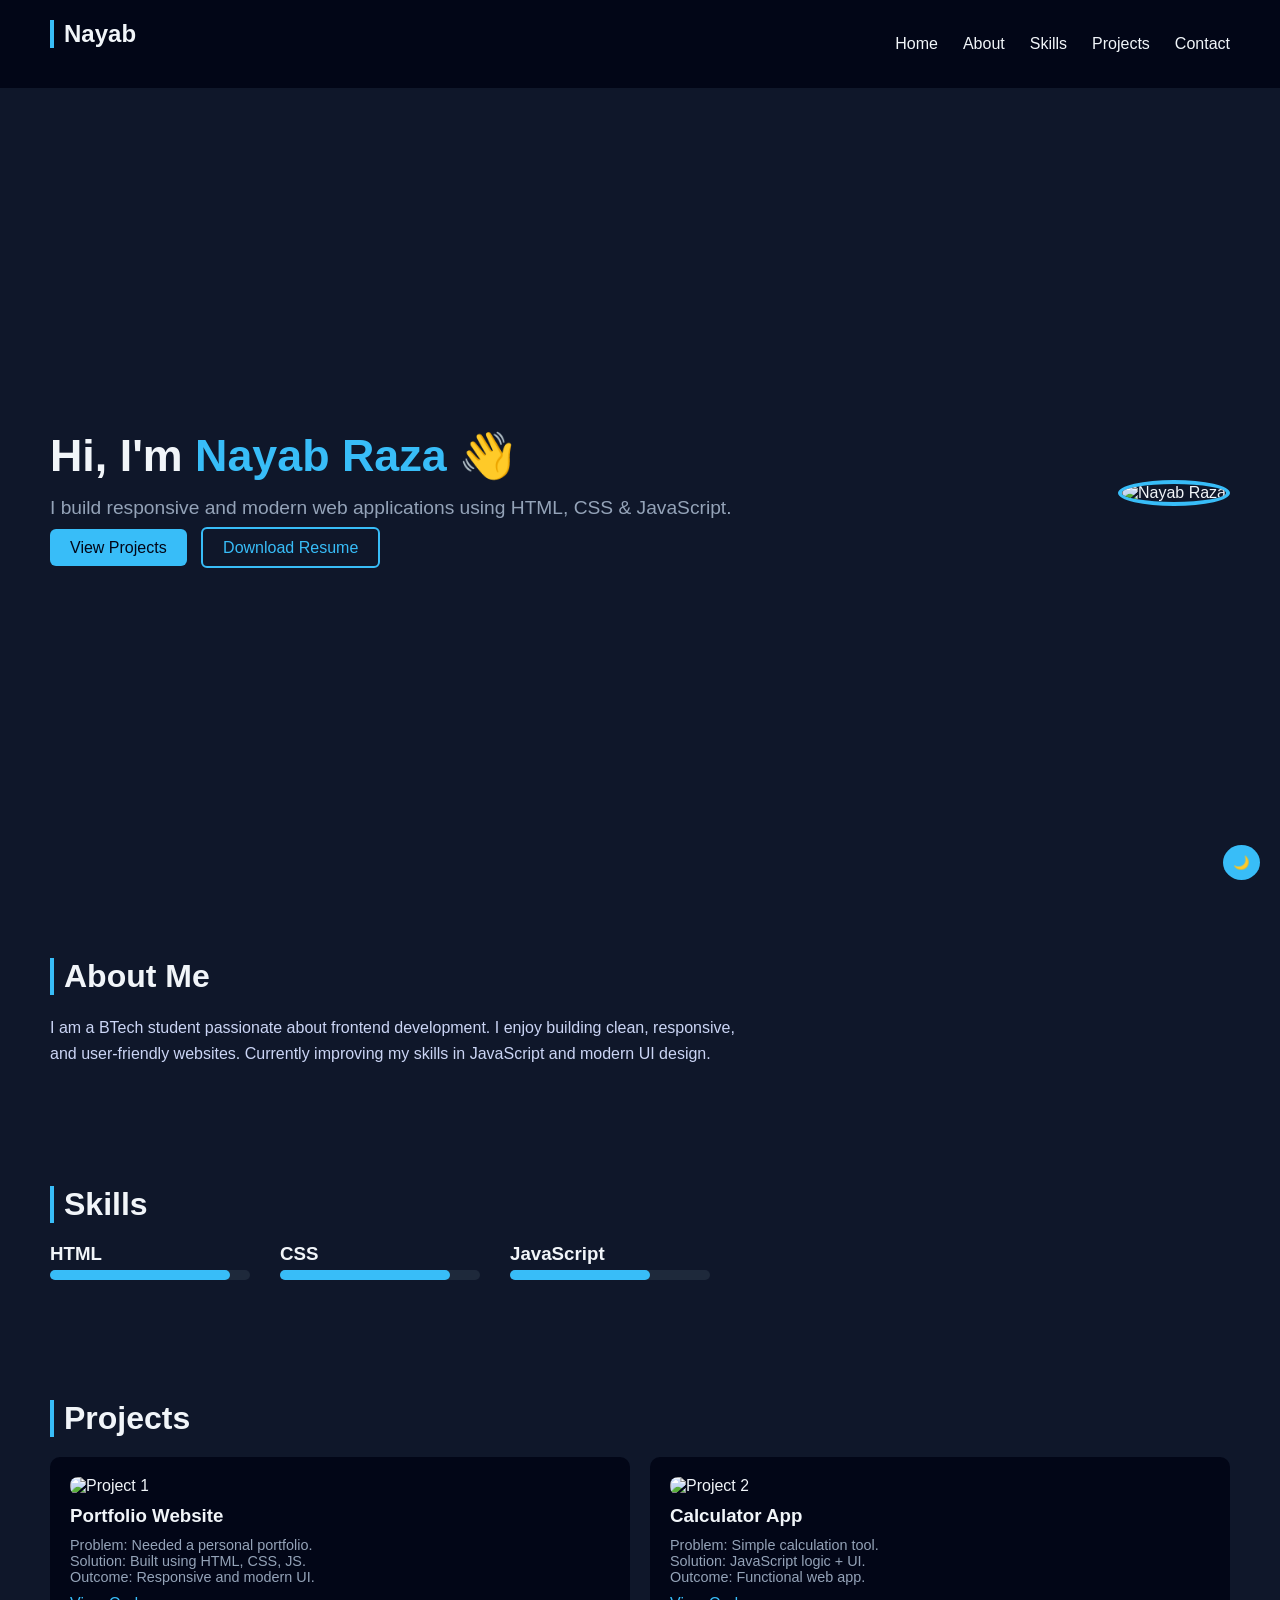
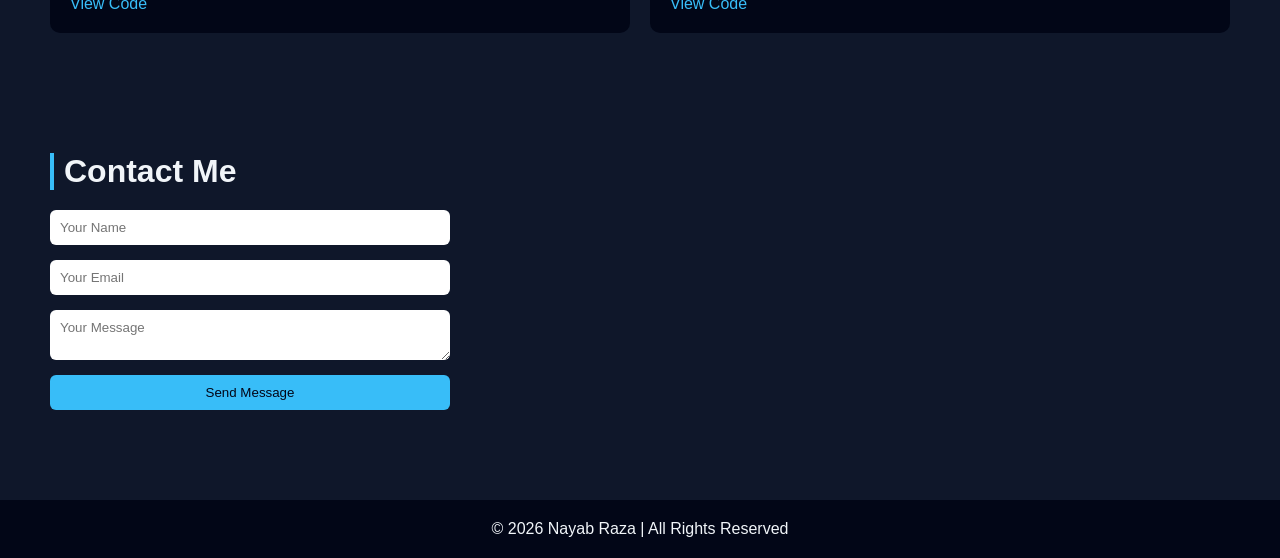
==== index.html @ f5bac451 "Add files via upload" ====
<!DOCTYPE html>
<html lang="en">
<head>
  <meta charset="UTF-8">
  <meta name="description" content="Nayab Raza Portfolio - Frontend Developer">
  <meta name="viewport" content="width=device-width, initial-scale=1.0">
  <title>Nayab Raza | Portfolio</title>

  <!-- CSS (make sure style.css is in same folder OR fix path) -->
  <link rel="stylesheet" href="style.css">
</head>

<body>

  <!-- NAVBAR -->
  <nav class="navbar">
    <h2 class="logo">Nayab</h2>

    <button class="nav-toggle">☰</button>

    <ul class="nav-links">
      <li><a href="#hero">Home</a></li>
      <li><a href="#about">About</a></li>
      <li><a href="#skills">Skills</a></li>
      <li><a href="#projects">Projects</a></li>
      <li><a href="#contact">Contact</a></li>
    </ul>
  </nav>

  <!-- HERO SECTION -->
  <section id="hero" class="hero">
    <div class="hero-content">
      <h1>Hi, I'm <span>Nayab Raza</span> 👋</h1>
      <p>I build responsive and modern web applications using HTML, CSS & JavaScript.</p>

      <div class="buttons">
        <a href="#projects" class="btn">View Projects</a>
        <a href="#" class="btn outline">Download Resume</a>
      </div>
    </div>

    <div class="hero-img">
      <img src="images/profile.jpg" alt="Nayab Raza">
    </div>
  </section>

  <!-- ABOUT -->
  <section id="about">
    <h2>About Me</h2>
    <p>
      I am a BTech student passionate about frontend development. I enjoy building
      clean, responsive, and user-friendly websites. Currently improving my skills
      in JavaScript and modern UI design.
    </p>
  </section>

  <!-- SKILLS -->
  <section id="skills">
    <h2>Skills</h2>

    <div class="skills-grid">
      <div class="skill">
        <h3>HTML</h3>
        <div class="skill-bar">
          <div class="skill-level" style="width: 90%;"></div>
        </div>
      </div>

      <div class="skill">
        <h3>CSS</h3>
        <div class="skill-bar">
          <div class="skill-level" style="width: 85%;"></div>
        </div>
      </div>

      <div class="skill">
        <h3>JavaScript</h3>
        <div class="skill-bar">
          <div class="skill-level" style="width: 70%;"></div>
        </div>
      </div>
    </div>
  </section>

  <!-- PROJECTS -->
  <section id="projects">
    <h2>Projects</h2>

    <div class="projects-container">

      <div class="project-card">
        <img src="images/project1.png" alt="Project 1">
        <h3>Portfolio Website</h3>
        <p>
          Problem: Needed a personal portfolio.<br>
          Solution: Built using HTML, CSS, JS.<br>
          Outcome: Responsive and modern UI.
        </p>
        <a href="#" target="_blank">View Code</a>
      </div>

      <div class="project-card">
        <img src="images/project2.png" alt="Project 2">
        <h3>Calculator App</h3>
        <p>
          Problem: Simple calculation tool.<br>
          Solution: JavaScript logic + UI.<br>
          Outcome: Functional web app.
        </p>
        <a href="#" target="_blank">View Code</a>
      </div>

    </div>
  </section>

  <!-- CONTACT -->
  <section id="contact">
    <h2>Contact Me</h2>

    <form id="contact-form">
      <input type="text" name="name" placeholder="Your Name" required>
      <input type="email" name="email" placeholder="Your Email" required>
      <textarea name="message" placeholder="Your Message" required></textarea>
      <button type="submit">Send Message</button>
    </form>
  </section>

  <!-- FOOTER -->
  <footer>
    <p>© 2026 Nayab Raza | All Rights Reserved</p>
  </footer>

  <!-- JS (IMPORTANT FIX) -->
  <script src="js/scripts.js"></script>

</body>
</html>
---- style.css ----
* {
  margin: 0;
  padding: 0;
  box-sizing: border-box;
  font-family: 'Poppins', sans-serif;
}

body {
  background: #0f172a;
  color: #f1f5f9;
  scroll-behavior: smooth;
}

.navbar {
  display: flex;
  justify-content: space-between;
  align-items: center;
  padding: 20px 50px;
  background: #020617;
  position: sticky;
  top: 0;
  z-index: 1000;
}

.logo {
  font-size: 1.5rem;
  font-weight: bold;
}

.nav-links {
  display: flex;
  list-style: none;
  gap: 25px;
}

.nav-links a {
  text-decoration: none;
  color: #f1f5f9;
  transition: 0.3s;
}

.nav-links a:hover {
  color: #38bdf8;
}

.nav-toggle {
  display: none;
  font-size: 1.5rem;
  background: none;
  color: white;
  border: none;
}

.hero {
  display: flex;
  justify-content: space-between;
  align-items: center;
  padding: 80px 50px;
  min-height: 90vh;
}

.hero-content h1 {
  font-size: 2.8rem;
}

.hero-content span {
  color: #38bdf8;
}

.hero-content p {
  margin-top: 15px;
  font-size: 1.2rem;
  color: #94a3b8;
}

.buttons {
  margin-top: 20px;
}

.btn {
  padding: 10px 20px;
  background: #38bdf8;
  color: #020617;
  border-radius: 6px;
  text-decoration: none;
  margin-right: 10px;
  transition: 0.3s;
}

.btn:hover {
  background: #0ea5e9;
}

.btn.outline {
  background: transparent;
  border: 2px solid #38bdf8;
  color: #38bdf8;
}

.btn.outline:hover {
  background: #38bdf8;
  color: #020617;
}

.hero-img img {
  width: 280px;
  border-radius: 50%;
  border: 4px solid #38bdf8;
}

section {
  padding: 60px 50px;
}

h2 {
  font-size: 2rem;
  margin-bottom: 20px;
  border-left: 4px solid #38bdf8;
  padding-left: 10px;
}

#about p {
  max-width: 700px;
  line-height: 1.6;
  color: #cbd5f5;
}

.skills-grid {
  display: flex;
  gap: 30px;
  flex-wrap: wrap;
}

.skill {
  width: 200px;
}

.skill-bar {
  height: 10px;
  background: #1e293b;
  border-radius: 20px;
  margin-top: 5px;
}

.skill-level {
  height: 100%;
  background: #38bdf8;
  border-radius: 20px;
}

.projects-container {
  display: grid;
  grid-template-columns: repeat(auto-fit, minmax(250px, 1fr));
  gap: 20px;
}

.project-card {
  background: #020617;
  padding: 20px;
  border-radius: 10px;
  transition: 0.3s;
}

.project-card:hover {
  transform: translateY(-10px);
}

.project-card img {
  width: 100%;
  border-radius: 8px;
  margin-bottom: 10px;
}

.project-card h3 {
  margin-bottom: 10px;
}

.project-card p {
  font-size: 0.9rem;
  color: #94a3b8;
}

.project-card a {
  display: inline-block;
  margin-top: 10px;
  color: #38bdf8;
  text-decoration: none;
}

form {
  max-width: 400px;
  display: flex;
  flex-direction: column;
  gap: 15px;
}

input, textarea {
  padding: 10px;
  border: none;
  border-radius: 6px;
  outline: none;
}

button {
  background: #38bdf8;
  color: #020617;
  padding: 10px;
  border: none;
  cursor: pointer;
  border-radius: 6px;
}

footer {
  text-align: center;
  padding: 20px;
  background: #020617;
  margin-top: 30px;
}

@media (max-width: 768px) {
  .hero {
    flex-direction: column;
    text-align: center;
  }

  .hero-img {
    margin-top: 20px;
  }

  .nav-links {
    display: none;
    flex-direction: column;
    background: #020617;
    position: absolute;
    top: 70px;
    right: 20px;
    padding: 15px;
  }

  .nav-links.open {
    display: flex;
  }

  .nav-toggle {
    display: block;
  }
}

.dark-mode {
  background: #020617;
  color: white;
}

.dark-btn {
  position: fixed;
  bottom: 20px;
  right: 20px;
  padding: 10px;
  border: none;
  background: #38bdf8;
  border-radius: 50%;
  cursor: pointer;
}

.hidden {
  opacity: 0;
  transform: translateY(50px);
  transition: all 0.6s ease;
}

.show {
  opacity: 1;
  transform: translateY(0);
}
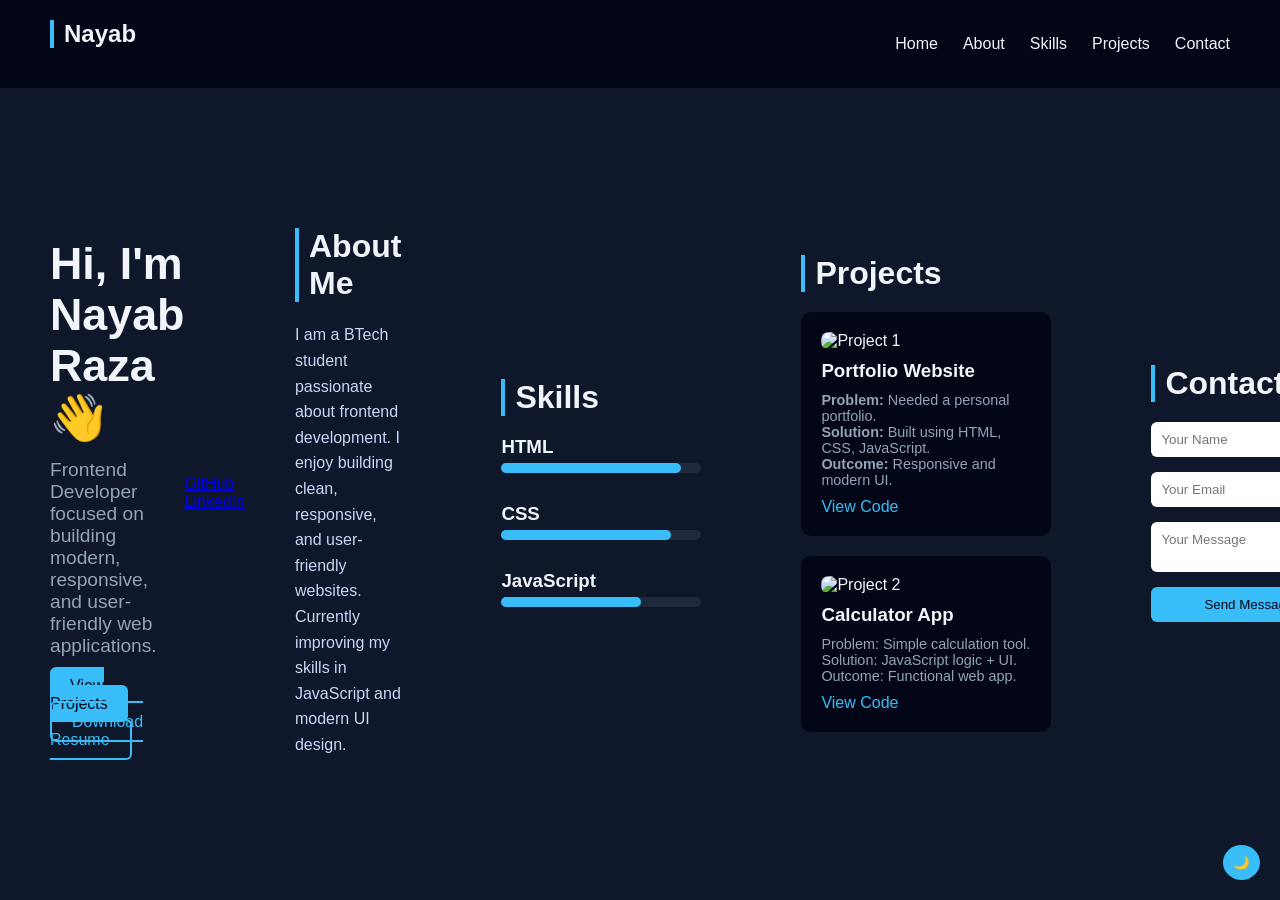
==== commit f2c5a173: "Refactor index.html for improved content and structure Updated the HTML structure and content of the" ====
--- a/index.html
+++ b/index.html
@@ -30,8 +30,8 @@
   <!-- HERO SECTION -->
   <section id="hero" class="hero">
     <div class="hero-content">
-      <h1>Hi, I'm <span>Nayab Raza</span> 👋</h1>
-      <p>I build responsive and modern web applications using HTML, CSS & JavaScript.</p>
+      <h1>Hi, I'm Nayab Raza 👋</h1>
+<p>Frontend Developer focused on building modern, responsive, and user-friendly web applications.</p>
 
       <div class="buttons">
         <a href="#projects" class="btn">View Projects</a>
@@ -39,10 +39,10 @@
       </div>
     </div>
 
-    <div class="hero-img">
-      <img src="images/profile.jpg" alt="Nayab Raza">
-    </div>
-  </section>
+    <div class="social-links">
+  <a href="https://github.com/nayabraza" target="_blank">GitHub</a>
+  <a href="https://www.linkedin.com/in/mohd-nayab-raza-965261323" target="_blank">LinkedIn</a>
+</div>
 
   <!-- ABOUT -->
   <section id="about">
@@ -92,9 +92,9 @@
         <img src="images/project1.png" alt="Project 1">
         <h3>Portfolio Website</h3>
         <p>
-          Problem: Needed a personal portfolio.<br>
-          Solution: Built using HTML, CSS, JS.<br>
-          Outcome: Responsive and modern UI.
+          <strong>Problem:</strong> Needed a personal portfolio.<br>
+          <strong>Solution:</strong> Built using HTML, CSS, JavaScript.<br>
+          <strong>Outcome:</strong> Responsive and modern UI.
         </p>
         <a href="#" target="_blank">View Code</a>
       </div>
@@ -134,4 +134,4 @@
   <script src="js/scripts.js"></script>
 
 </body>
-</html>+</html>
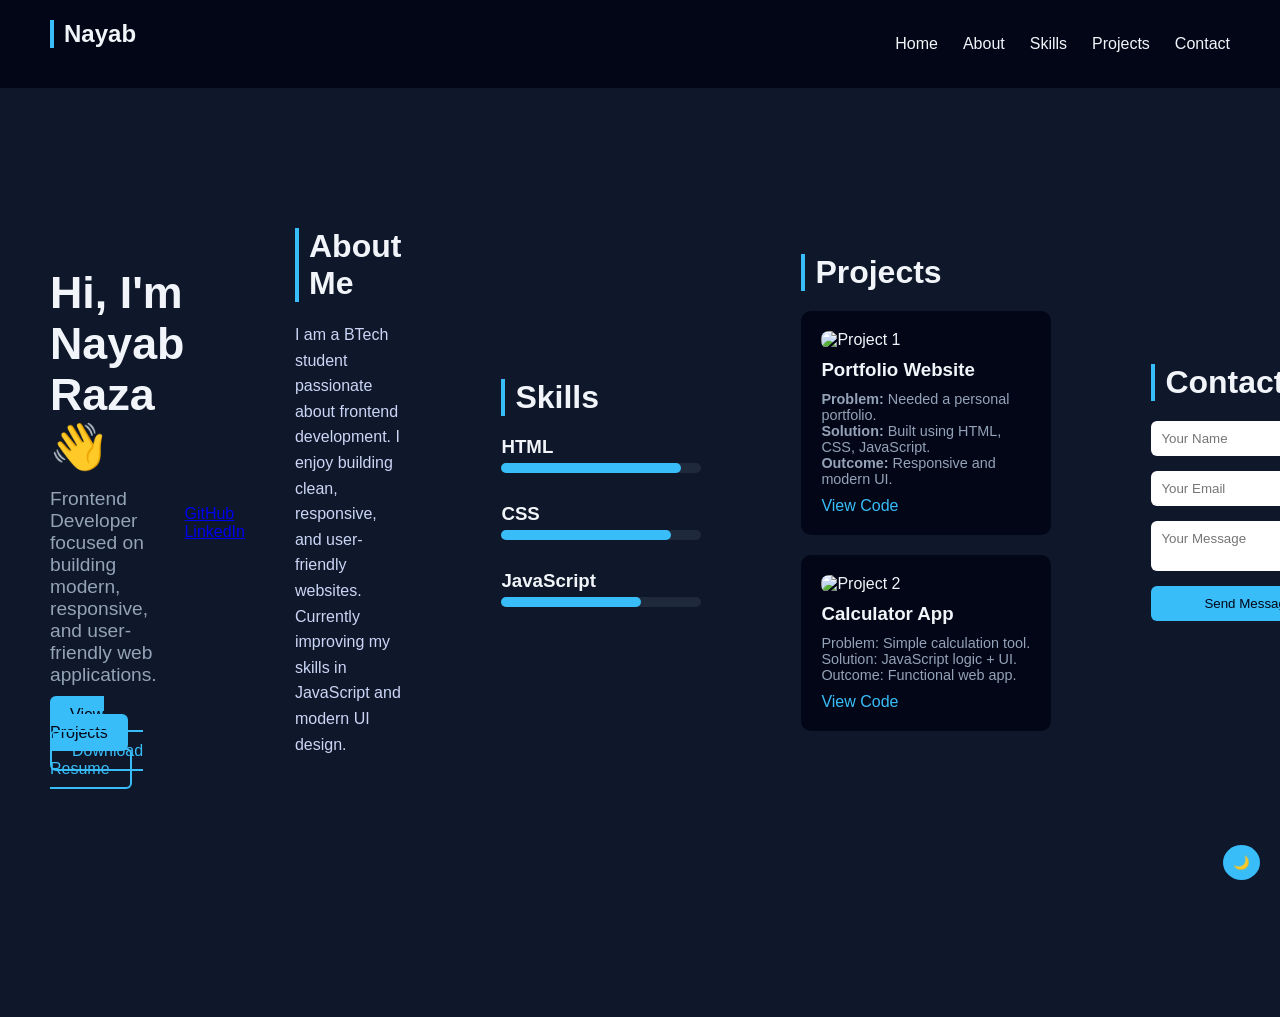
==== commit 3608e931: "Restore full content of index.html Restored the entire content of index.html, ensuring all sections " ====
--- a/index.html
+++ b/index.html
@@ -127,7 +127,11 @@
 
   <!-- FOOTER -->
   <footer>
-    <p>© 2026 Nayab Raza | All Rights Reserved</p>
+     <p>© 2026 Nayab Raza</p>
+  <p>
+    <a href="https://github.com/nayabraza">GitHub</a> |
+    <a href="https://www.linkedin.com/in/mohd-nayab-raza-965261323">LinkedIn</a>
+  </p>
   </footer>
 
   <!-- JS (IMPORTANT FIX) -->
--- a/style.css
+++ b/style.css
@@ -271,4 +271,13 @@
 .show {
   opacity: 1;
   transform: translateY(0);
-}+}
+
+.project-card:hover {
+  transform: scale(1.05);
+  transition: 0.3s;
+}
+
+section {
+  margin-bottom: 60px;
+}
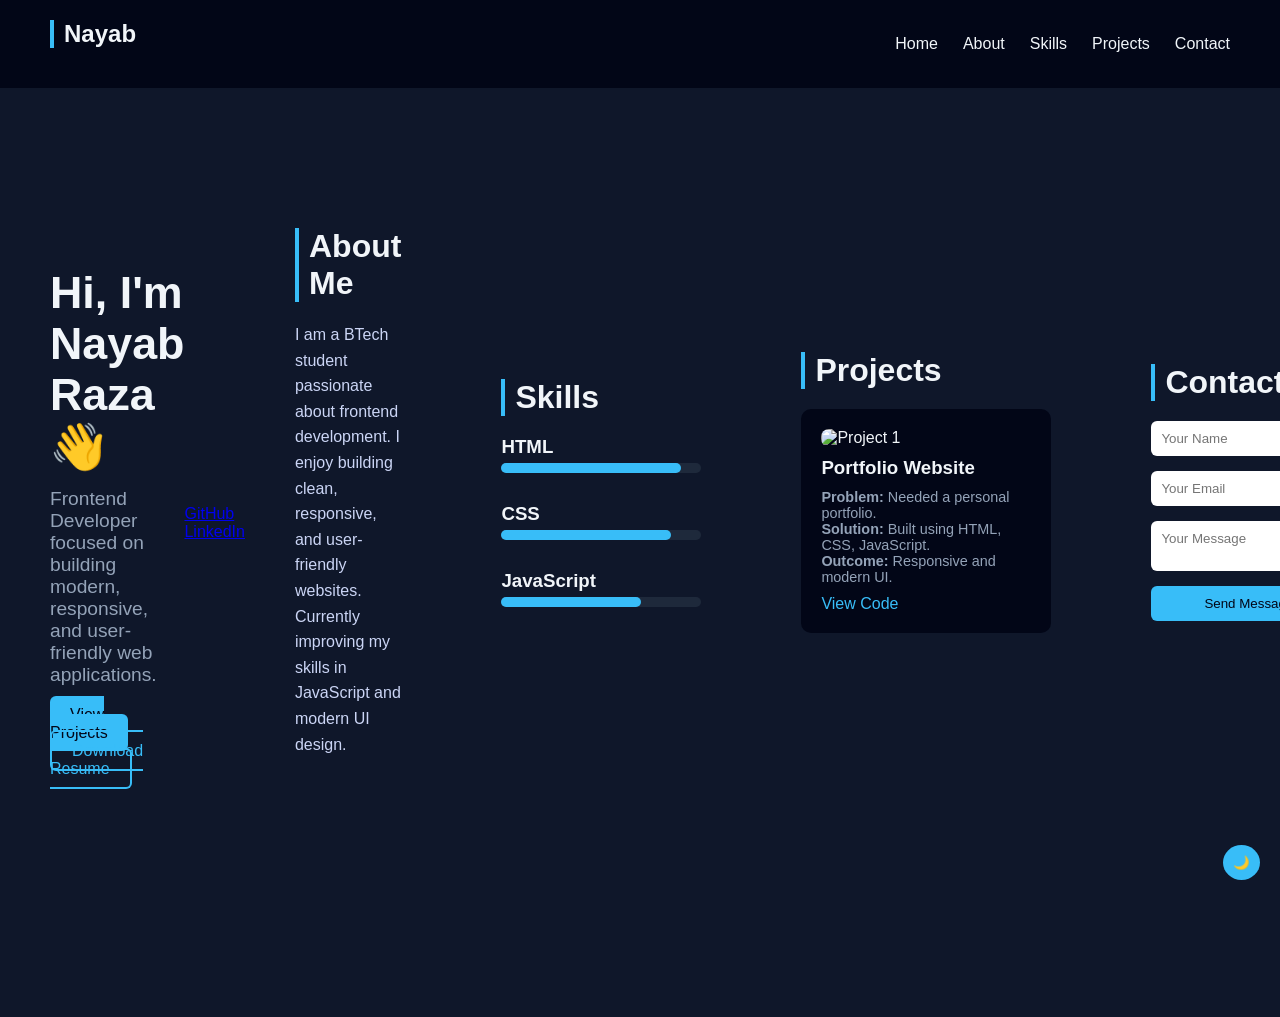
==== commit 8bbac6d2: "Fix formatting issues in index.html" ====
--- a/index.html
+++ b/index.html
@@ -99,17 +99,6 @@
         <a href="#" target="_blank">View Code</a>
       </div>
 
-      <div class="project-card">
-        <img src="images/project2.png" alt="Project 2">
-        <h3>Calculator App</h3>
-        <p>
-          Problem: Simple calculation tool.<br>
-          Solution: JavaScript logic + UI.<br>
-          Outcome: Functional web app.
-        </p>
-        <a href="#" target="_blank">View Code</a>
-      </div>
-
     </div>
   </section>
 
